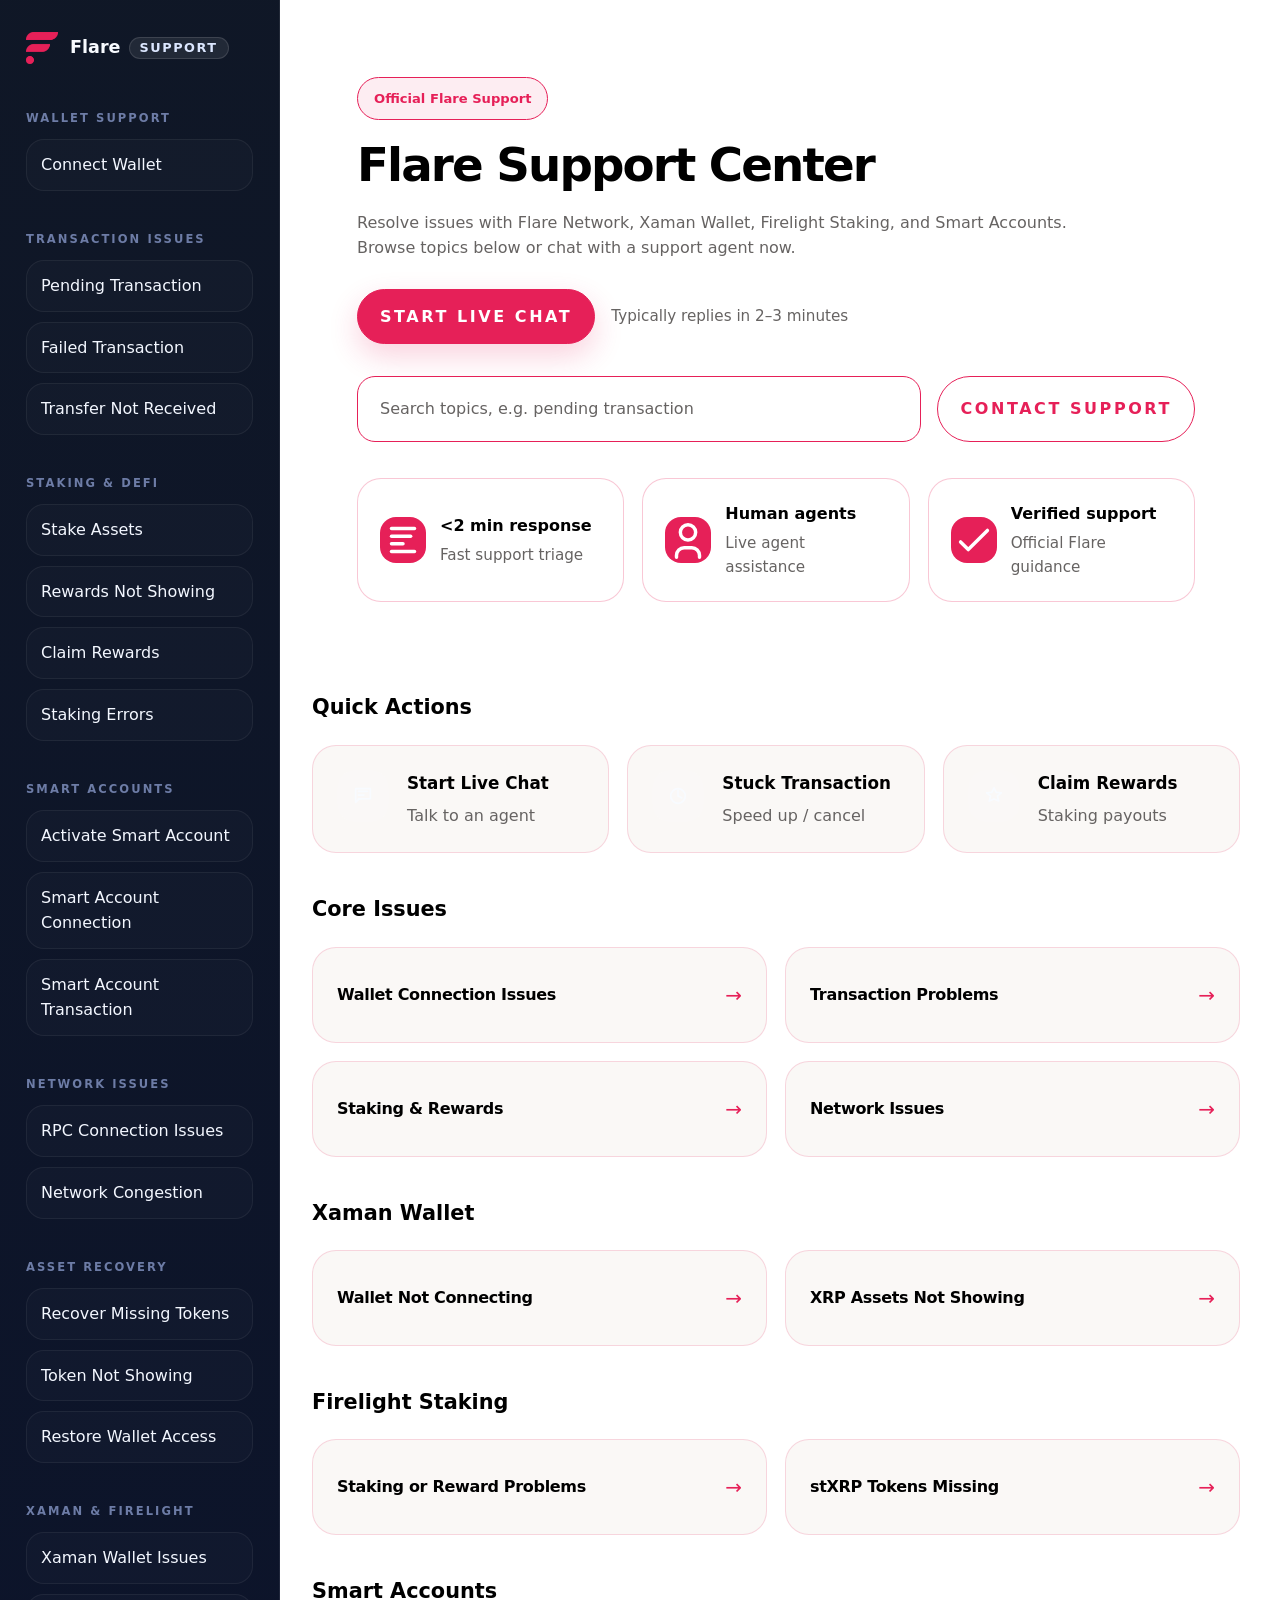
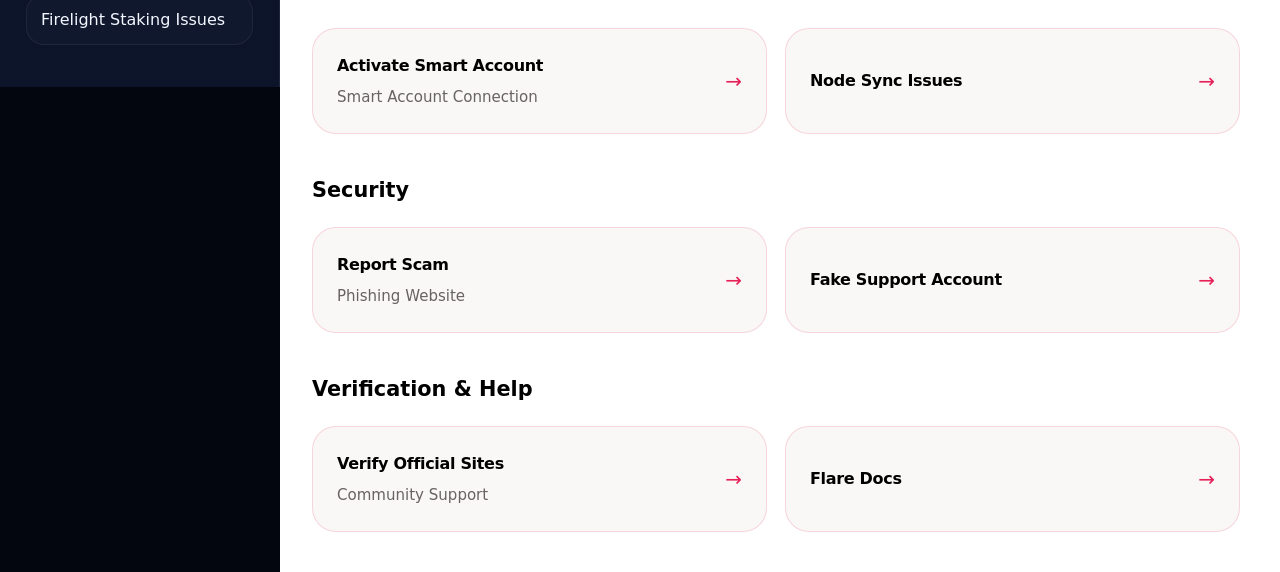
==== index.html @ 9f934782 "sample" ====
<!DOCTYPE html>
<html lang="en">
<head>
  <meta charset="UTF-8">
  <meta name="viewport" content="width=device-width, initial-scale=1.0">
  <title>Flare Support Center — Help with Wallet, Staking, Transactions & Network Issues</title>
  <link rel="stylesheet" href="flare-support-center.css">
</head>
<body>
  <div class="app-shell">
    <aside class="sidebar">
      <div class="sidebar-header">
        <a class="brand-link" href="#">
          <span class="brand-mark" aria-hidden="true">
            <img src="flare-flr-logo.png" width="32" height="32">
          </span>
          <span class="brand-text">
            <span class="brand-small">Flare</span>
            <strong class="brand-title">Support</strong>
          </span>
        </a>
      </div>

      <nav class="sidebar-nav">
        <div class="nav-group">
          <div class="nav-group-label">Wallet Support</div>
          <a class="nav-link" href="#">Connect Wallet</a>
        </div>
        <div class="nav-group">
          <div class="nav-group-label">Transaction Issues</div>
          <a class="nav-link" href="#">Pending Transaction</a>
          <a class="nav-link" href="#">Failed Transaction</a>
          <a class="nav-link" href="#">Transfer Not Received</a>
        </div>
        <div class="nav-group">
          <div class="nav-group-label">Staking & DeFi</div>
          <a class="nav-link" href="#">Stake Assets</a>
          <a class="nav-link" href="#">Rewards Not Showing</a>
          <a class="nav-link" href="#">Claim Rewards</a>
          <a class="nav-link" href="#">Staking Errors</a>
        </div>
        <div class="nav-group">
          <div class="nav-group-label">Smart Accounts</div>
          <a class="nav-link" href="#">Activate Smart Account</a>
          <a class="nav-link" href="#">Smart Account Connection</a>
          <a class="nav-link" href="#">Smart Account Transaction</a>
        </div>
        <div class="nav-group">
          <div class="nav-group-label">Network Issues</div>
          <a class="nav-link" href="#">RPC Connection Issues</a>
          <a class="nav-link" href="#">Network Congestion</a>
        </div>
        <div class="nav-group">
          <div class="nav-group-label">Asset Recovery</div>
          <a class="nav-link" href="#">Recover Missing Tokens</a>
          <a class="nav-link" href="#">Token Not Showing</a>
          <a class="nav-link" href="#">Restore Wallet Access</a>
        </div>
        <div class="nav-group">
          <div class="nav-group-label">Xaman & Firelight</div>
          <a class="nav-link" href="#">Xaman Wallet Issues</a>
          <a class="nav-link" href="#">Firelight Staking Issues</a>
        </div>
      </nav>
    </aside>

    <main class="page-content">
        <section class="hero-panel">
          <div class="eyebrow">Official Flare Support</div>
          <h1>Flare Support Center</h1>
          <p>Resolve issues with Flare Network, Xaman Wallet, Firelight Staking, and Smart Accounts. Browse topics below or chat with a support agent now.</p>

          <div class="hero-actions">
            <a class="button button-primary" href="#">Start Live Chat</a>
            <span class="hero-note">Typically replies in 2–3 minutes</span>
          </div>

          <div class="hero-search-row">
            <label class="search-field">
              <input type="search" placeholder="Search topics, e.g. pending transaction" aria-label="Search support topics">
            </label>
            <a class="button button-secondary" href="#">Contact Support</a>
          </div>

          <div class="hero-features">
            <div class="feature-item">
              <span class="feature-icon" aria-hidden="true">
                <svg viewBox="0 0 24 24" fill="none" stroke="currentColor" stroke-width="1.8" stroke-linecap="round" stroke-linejoin="round">
                  <path d="M6 6h12"></path>
                  <path d="M6 10h10"></path>
                  <path d="M6 14h6"></path>
                  <path d="M6 18h12"></path>
                </svg>
              </span>
              <div>
                <strong>&lt;2 min response</strong>
                <p>Fast support triage</p>
              </div>
            </div>
            <div class="feature-item">
              <span class="feature-icon" aria-hidden="true">
                <svg viewBox="0 0 24 24" fill="none" stroke="currentColor" stroke-width="1.8" stroke-linecap="round" stroke-linejoin="round">
                  <path d="M12 12a4 4 0 1 0-4-4 4 4 0 0 0 4 4z"></path>
                  <path d="M6 21v-1a4 4 0 0 1 4-4h4a4 4 0 0 1 4 4v1"></path>
                </svg>
              </span>
              <div>
                <strong>Human agents</strong>
                <p>Live agent assistance</p>
              </div>
            </div>
            <div class="feature-item">
              <span class="feature-icon" aria-hidden="true">
                <svg viewBox="0 0 24 24" fill="none" stroke="currentColor" stroke-width="1.8" stroke-linecap="round" stroke-linejoin="round">
                  <path d="M5 13l4 4L19 7"></path>
                </svg>
              </span>
              <div>
                <strong>Verified support</strong>
                <p>Official Flare guidance</p>
              </div>
            </div>
          </div>
        </section>

        <section class="quick-actions">
          <div class="section-header">
            <h2>Quick Actions</h2>
          </div>
          <div class="action-grid">
            <article class="action-card">
              <div class="action-icon" aria-hidden="true">
                <svg viewBox="0 0 24 24" fill="none" stroke="currentColor" stroke-width="1.8" stroke-linecap="round" stroke-linejoin="round">
                  <path d="M7 7h10"></path>
                  <path d="M7 11h6"></path>
                  <path d="M7 15h4"></path>
                  <path d="M4 4h16v11H8l-4 4z"></path>
                </svg>
              </div>
              <div>
                <h3>Start Live Chat</h3>
                <p>Talk to an agent</p>
              </div>
            </article>
            <a class="action-card action-link" href="#">
              <div class="action-icon" aria-hidden="true">
                <svg viewBox="0 0 24 24" fill="none" stroke="currentColor" stroke-width="1.8" stroke-linecap="round" stroke-linejoin="round">
                  <circle cx="12" cy="12" r="8"></circle>
                  <path d="M12 6v6l4 2"></path>
                </svg>
              </div>
              <div>
                <h3>Stuck Transaction</h3>
                <p>Speed up / cancel</p>
              </div>
            </a>
            <a class="action-card action-link" href="#">
              <div class="action-icon" aria-hidden="true">
                <svg viewBox="0 0 24 24" fill="none" stroke="currentColor" stroke-width="1.8" stroke-linecap="round" stroke-linejoin="round">
                  <path d="M12 3l2.4 5.1 5.6.4-4.3 3.6 1.5 5.4L12 15.2 6.8 17.5l1.5-5.4L4 8.5l5.6-.4L12 3z"></path>
                </svg>
              </div>
              <div>
                <h3>Claim Rewards</h3>
                <p>Staking payouts</p>
              </div>
            </a>
          </div>
        </section>

        <section class="topic-section">
          <div class="section-header">
            <h2>Core Issues</h2>
          </div>
          <div class="topic-grid">
            <a class="topic-card" href="#">
              <div>
                <span class="topic-title">Wallet Connection Issues</span>
              </div>
              <span class="topic-arrow">→</span>
            </a>
            <a class="topic-card" href="#">
              <div>
                <span class="topic-title">Transaction Problems</span>
              </div>
              <span class="topic-arrow">→</span>
            </a>
            <a class="topic-card" href="#">
              <div>
                <span class="topic-title">Staking & Rewards</span>
              </div>
              <span class="topic-arrow">→</span>
            </a>
            <a class="topic-card" href="#">
              <div>
                <span class="topic-title">Network Issues</span>
              </div>
              <span class="topic-arrow">→</span>
            </a>
          </div>
        </section>

        <section class="topic-section">
          <div class="section-header">
            <h2>Xaman Wallet</h2>
          </div>
          <div class="topic-grid two-col">
            <a class="topic-card" href="#">
              <div>
                <span class="topic-title">Wallet Not Connecting</span>
              </div>
              <span class="topic-arrow">→</span>
            </a>
            <a class="topic-card" href="#">
              <div>
                <span class="topic-title">XRP Assets Not Showing</span>
              </div>
              <span class="topic-arrow">→</span>
            </a>
          </div>
        </section>

        <section class="topic-section">
          <div class="section-header">
            <h2>Firelight Staking</h2>
          </div>
          <div class="topic-grid two-col">
            <a class="topic-card" href="#">
              <div>
                <span class="topic-title">Staking or Reward Problems</span>
              </div>
              <span class="topic-arrow">→</span>
            </a>
            <a class="topic-card" href="#">
              <div>
                <span class="topic-title">stXRP Tokens Missing</span>
              </div>
              <span class="topic-arrow">→</span>
            </a>
          </div>
        </section>

        <section class="topic-section">
          <div class="section-header">
            <h2>Smart Accounts</h2>
          </div>
          <div class="topic-grid two-col">
            <a class="topic-card" href="#">
              <div>
                <span class="topic-title">Activate Smart Account</span>
                <span class="topic-subtitle">Smart Account Connection</span>
              </div>
              <span class="topic-arrow">→</span>
            </a>
            <a class="topic-card" href="#">
              <div>
                <span class="topic-title">Node Sync Issues</span>
              </div>
              <span class="topic-arrow">→</span>
            </a>
          </div>
        </section>

        <section class="topic-section">
          <div class="section-header">
            <h2>Security</h2>
          </div>
          <div class="topic-grid two-col">
            <a class="topic-card" href="#">
              <div>
                <span class="topic-title">Report Scam</span>
                <span class="topic-subtitle">Phishing Website</span>
              </div>
              <span class="topic-arrow">→</span>
            </a>
            <a class="topic-card" href="#">
              <div>
                <span class="topic-title">Fake Support Account</span>
              </div>
              <span class="topic-arrow">→</span>
            </a>
          </div>
        </section>

        <section class="topic-section">
          <div class="section-header">
            <h2>Verification & Help</h2>
          </div>
          <div class="topic-grid two-col">
            <a class="topic-card" href="#">
              <div>
                <span class="topic-title">Verify Official Sites</span>
                <span class="topic-subtitle">Community Support</span>
              </div>
              <span class="topic-arrow">→</span>
            </a>
            <a class="topic-card" href="#">
              <div>
                <span class="topic-title">Flare Docs</span>
              </div>
              <span class="topic-arrow">→</span>
            </a>
          </div>
        </section>
      </main>
  </div>
</body>
</html>
---- flare-support-center.css ----
:root {
  color-scheme: light;
  font-family: Inter, ui-sans-serif, system-ui, -apple-system, BlinkMacSystemFont, "Segoe UI", sans-serif;
  background: #f5f5f5;
  color: #000000;
  accent-color: #e62058;
}

* {
  box-sizing: border-box;
}

html, body {
  margin: 0;
  min-height: 100%;
  background: #f5f5f5;
}

body {
  line-height: 1.6;
  background: #f5f5f5;
  color: #000000;
}

a {
  color: inherit;
  text-decoration: none;
}

button, input {
  font: inherit;
}

button {
  cursor: pointer;
}

.app-shell {
  display: flex;
  min-height: 100vh;
  background: #03060f;
}

.sidebar {
  width: 280px;
  min-height: 100vh;
  padding: 32px 26px;
  background: linear-gradient(180deg, rgba(16, 24, 40, 0.96) 0%, rgba(13, 21, 44, 0.96) 100%);
  border-right: 1px solid rgba(255, 255, 255, 0.08);
  position: sticky;
  top: 0;
  align-self: flex-start;
}


.sidebar-header {
  margin-bottom: 32px;
}

.brand-link {
  display: inline-flex;
  align-items: center;
  gap: 12px;
}

.brand-text {
  display: inline-flex;
  align-items: center;
  gap: 8px;
}

.brand-mark {
  display: inline-flex;
  align-items: center;
  justify-content: center;
  width: 32px;
  height: 32px;
  border-radius: 0;
  background: transparent;
  box-shadow: none;
  overflow: hidden;
}

.brand-mark img {
  width: 32px;
  height: 32px;
  display: block;
  object-fit: contain;
}

.brand-mark svg {
  width: 18px;
  height: 18px;
}

/* PNG logo sizing for inserted images */
.brand-img {
  width: 36px;
  height: 36px;
  display: block;
  object-fit: contain;
  border-radius: 10px;
}

.brand-mark-small-img {
  width: 33px;
  height: 33px;
  display: inline-block;
  object-fit: contain;
  border-radius: 12px;
}

.brand-small {
  display: inline-block;
  font-size: 1.1rem;
  font-weight: 700;
  color: #f8fbff;
  line-height: 1;
}

.brand-title {
  display: inline-flex;
  align-items: center;
  justify-content: center;
  padding: 4px 10px;
  border-radius: 999px;
  background: rgba(255, 255, 255, 0.08);
  border: 1px solid rgba(255, 255, 255, 0.12);
  font-size: 0.8rem;
  font-weight: 700;
  letter-spacing: 0.12em;
  text-transform: uppercase;
  color: #dce7ff;
  line-height: 1;
}

.sidebar-nav {
  display: grid;
  gap: 24px;
}

.nav-group-label {
  display: inline-block;
  margin-bottom: 12px;
  font-size: 0.72rem;
  font-weight: 700;
  letter-spacing: 0.18em;
  text-transform: uppercase;
  color: #6d7ca6;
}

.nav-link {
  display: block;
  width: 100%;
  padding: 12px 14px;
  border-radius: 18px;
  background: rgba(255, 255, 255, 0.02);
  border: 1px solid rgba(255, 255, 255, 0.06);
  color: #f3f7ff;
  margin-bottom: 10px;
  transition: transform 0.2s ease, border-color 0.2s ease, background 0.2s ease;
}

.nav-link:hover,
.nav-link:focus-visible {
  transform: translateY(-1px);
  background: rgba(230, 32, 88, 0.1);
  border-color: rgba(230, 32, 88, 0.3);
}

.page-header {
  display: flex;
  align-items: center;
  justify-content: space-between;
  gap: 16px;
  padding: 24px 32px 0;
  position: sticky;
  top: 0;
  background: rgba(3, 6, 15, 0.96);
  border-bottom: 1px solid rgba(255, 255, 255, 0.08);
  z-index: 5;
  backdrop-filter: blur(20px);
}

.toolbar-button {
  border: none;
  border-radius: 999px;
  padding: 13px 20px;
  color: #edf2ff;
  background: rgba(255, 255, 255, 0.06);
  box-shadow: 0 12px 30px rgba(0, 0, 0, 0.18);
  transition: background 0.2s ease, transform 0.2s ease, box-shadow 0.2s ease;
}

.toolbar-button:hover,
.toolbar-button:focus-visible {
  background: rgba(255, 255, 255, 0.08);
}

.toolbar-menu {
  display: none;
}

.toolbar-brand {
  display: inline-flex;
  align-items: center;
  gap: 10px;
  font-weight: 700;
  font-size: 0.97rem;
}

.brand-mark-small {
  width: 33px;
  height: 33px;
  border-radius: 14px;
  background: linear-gradient(140deg, #e62058 0%, #ff4a7d 100%);
  box-shadow: 0 12px 30px rgba(230, 32, 88, 0.2);
}

.page-content {
  flex: 1;
  padding: 32px 40px 40px 32px;
  max-width: none;
  margin: 0;
  background: #ffffff;
  border-radius: 0;
  box-shadow: none;
  color: #000000;
}

.hero-panel {
  border-radius: 32px;
  padding: 44px;
  background: #ffffff;
  border: 1px solid #ffffff;
  color: #666362;
}

.eyebrow {
  display: inline-flex;
  align-items: center;
  gap: 10px;
  padding: 10px 16px;
  border-radius: 999px;
  border: 1px solid #e62058;
  background: rgba(230, 32, 88, 0.08);
  color: #e62058;
  font-size: 0.82rem;
  font-weight: 600;
  margin-bottom: 22px;
}

.hero-panel h1 {
  margin: 0;
  font-size: clamp(2.25rem, 1.15vw + 2rem, 3.4rem);
  letter-spacing: -0.04em;
  line-height: 1.02;
  color: #000000;
}

.hero-panel p {
  max-width: 720px;
  color: #666362;
  margin: 20px 0 0;
  font-size: 1rem;
}

.hero-actions {
  display: flex;
  align-items: center;
  flex-wrap: wrap;
  gap: 16px;
  margin-top: 28px;
}

.button {
  display: inline-flex;
  align-items: center;
  justify-content: center;
  gap: 10px;
  border-radius: 999px;
  padding: 14px 22px;
  border: 1px solid transparent;
  text-transform: uppercase;
  letter-spacing: 0.16em;
  font-weight: 700;
  transition: transform 0.2s ease, background 0.2s ease, border-color 0.2s ease;
}

.button:hover,
.button:focus-visible {
  transform: translateY(-1px);
}

.button-primary {
  background: #e62058;
  color: #ffffff;
  border-color: #e62058;
  box-shadow: 0 12px 30px rgba(230, 32, 88, 0.2);
}

.button-secondary {
  background: #ffffff;
  color: #e62058;
  border-color: #e62058;
}

.hero-note {
  display: block;
  color: #666362;
  font-size: 0.95rem;
}

.hero-search-row {
  margin-top: 32px;
  display: grid;
  grid-template-columns: minmax(0, 1fr) auto;
  gap: 16px;
}

.search-field {
  display: flex;
  align-items: center;
  gap: 12px;
  width: 100%;
  padding: 18px 20px;
  border-radius: 18px;
  background: #fff;
  border: 1px solid #e62058;
}

.search-icon {
  font-size: 1.1rem;
  color: #e62058;
}

.search-field input {
  width: 100%;
  border: none;
  background: transparent;
  color: #000000;
  outline: none;
  font-size: 1rem;
}

.search-field input::placeholder {
  color: #666362;
}

.hero-features {
  display: grid;
  grid-template-columns: repeat(3, minmax(0, 1fr));
  gap: 18px;
  margin-top: 36px;
}

.feature-item {
  display: grid;
  grid-template-columns: auto 1fr;
  gap: 14px;
  align-items: center;
  padding: 22px;
  border-radius: 24px;
  background: #fff;
  border: 1px solid rgba(230, 32, 88, 0.25);
}

.feature-icon {
  width: 46px;
  height: 46px;
  display: inline-flex;
  align-items: center;
  justify-content: center;
  border-radius: 16px;
  background: #e62058;
  color: #ffffff;
  font-size: 1.2rem;
}

.feature-item strong {
  display: block;
  font-size: 1rem;
  color: #000000;
}

.feature-item p {
  margin: 4px 0 0;
  color: #666362;
  font-size: 0.95rem;
}

.section-header {
  display: flex;
  align-items: center;
  justify-content: space-between;
  margin-bottom: 20px;
}

.section-header h2 {
  margin: 0;
  font-size: 1.3rem;
  color: #000000;
}

.quick-actions {
  margin-top: 44px;
}

.action-grid {
  display: grid;
  grid-template-columns: repeat(3, minmax(0, 1fr));
  gap: 18px;
}

.action-card,
.topic-card {
  border-radius: 24px;
  background: #faf8f6;
  border: 1px solid rgba(230, 32, 88, 0.16);
  padding: 24px;
  transition: transform 0.2s ease, border-color 0.2s ease, background 0.2s ease, box-shadow 0.2s ease;
}

.action-card:hover,
.topic-card:hover {
  transform: translateY(-3px);
  border-color: #e62058;
  background: #fff5f6;
  box-shadow: 0 20px 60px rgba(230, 32, 88, 0.12);
}

.action-card {
  display: flex;
  align-items: flex-start;
  gap: 18px;
}

.action-link {
  color: inherit;
}

.action-icon {
  width: 52px;
  height: 52px;
  border-radius: 18px;
  background: rgba(255, 255, 255, 0.06);
  display: inline-flex;
  align-items: center;
  justify-content: center;
  color: #f8fbff;
  flex-shrink: 0;
}

.action-icon svg {
  width: 22px;
  height: 22px;
}

.action-card h3 {
  margin: 0 0 8px;
  font-size: 1.05rem;
  color: #000000;
}

.action-card p {
  margin: 0;
  color: #666362;
  line-height: 1.5;
}

.topic-section {
  margin-top: 40px;
}

.topic-grid {
  display: grid;
  grid-template-columns: repeat(2, minmax(0, 1fr));
  gap: 18px;
}

.topic-grid.two-col {
  grid-template-columns: repeat(2, minmax(0, 1fr));
}

.topic-card {
  display: flex;
  align-items: center;
  justify-content: space-between;
  min-height: 96px;
}

.topic-title {
  display: block;
  font-size: 1rem;
  font-weight: 700;
  letter-spacing: -0.02em;
  color: #000000;
}

.topic-subtitle {
  display: block;
  margin-top: 6px;
  color: #666362;
  font-size: 0.94rem;
}

.topic-arrow {
  color: #e62058;
  font-size: 1.25rem;
}

@media (max-width: 1180px) {
  .page-shell {
    margin-left: 0;
  }

  .page-content {
    padding: 24px 24px 32px;
  }

  .sidebar {
    position: relative;
    width: 100%;
    border-right: none;
    border-bottom: 1px solid rgba(255, 255, 255, 0.08);
  }

  .toolbar-menu {
    display: inline-flex;
  }

  .page-header {
    top: 0;
  }

  .app-shell {
    display: block;
  }

  .action-grid,
  .topic-grid,
  .hero-features {
    grid-template-columns: 1fr;
  }
}

@media (max-width: 760px) {
  .sidebar {
    padding: 18px 16px;
  }

  .page-header {
    padding: 16px 20px 0;
    flex-wrap: wrap;
    justify-content: center;
    gap: 10px;
  }

  .hero-panel {
    padding: 28px 22px;
  }

  .hero-search-row {
    grid-template-columns: 1fr;
  }

  .hero-actions {
    flex-direction: column;
    align-items: stretch;
  }

  .button {
    width: 100%;
  }

  .page-content {
    padding: 20px 18px 30px;
  }

  .action-grid,
  .topic-grid,
  .hero-features {
    grid-template-columns: 1fr;
  }
}
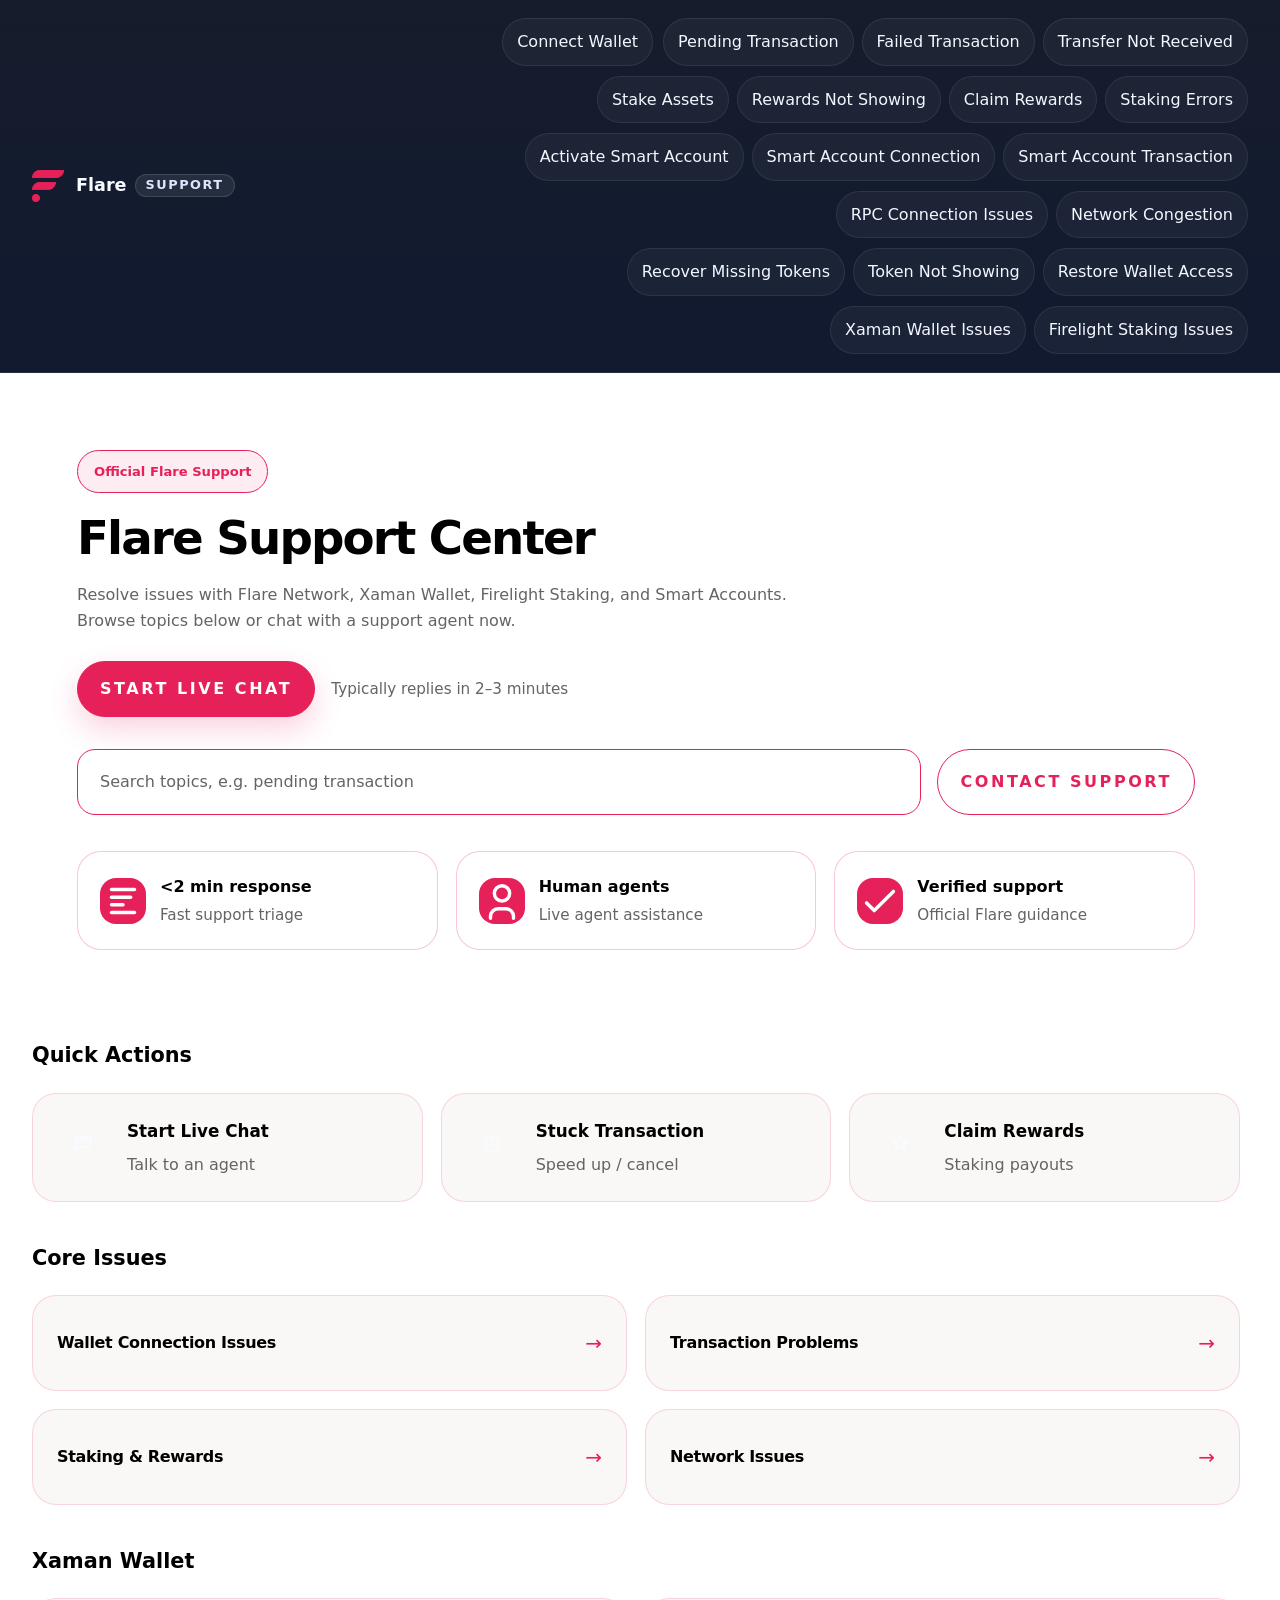
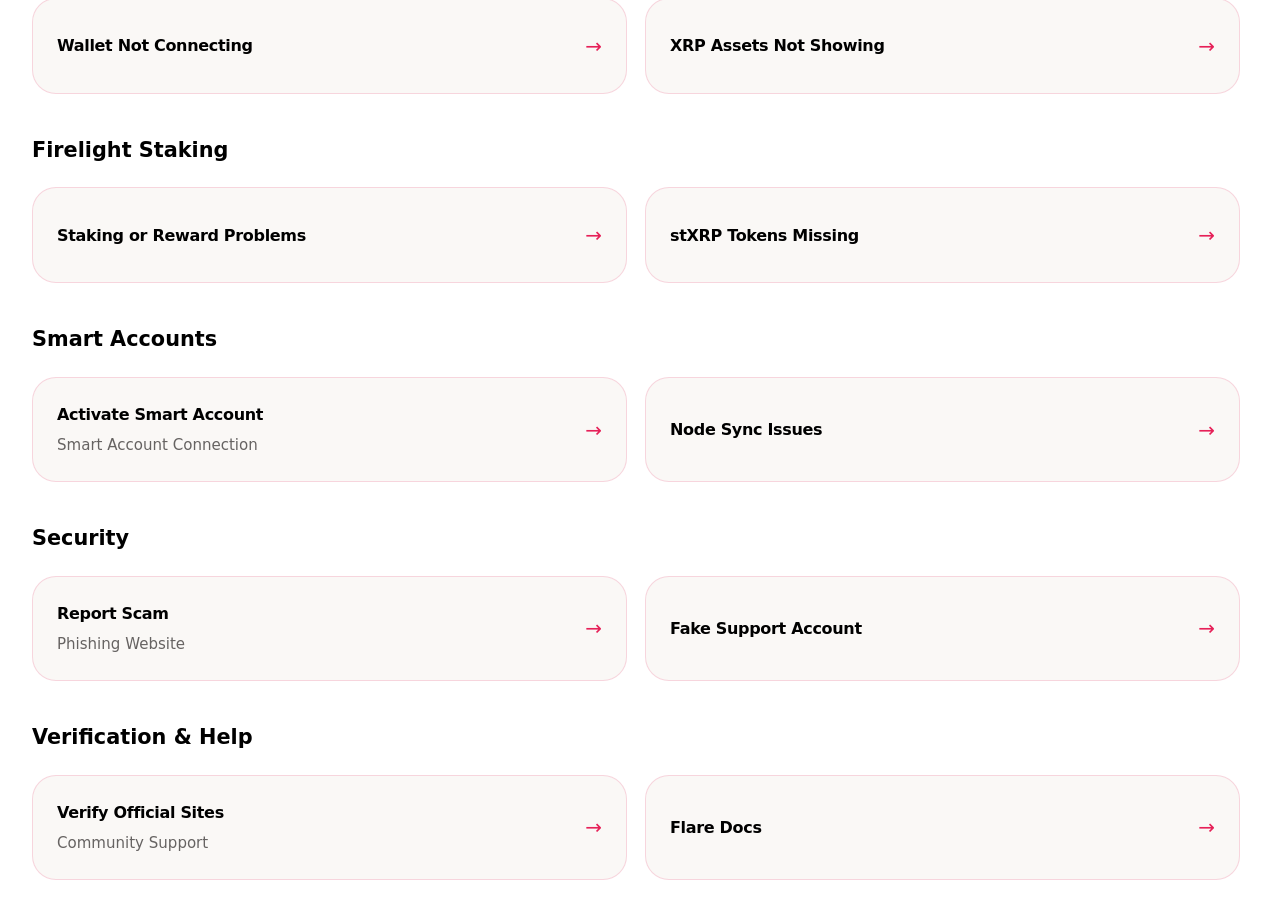
==== commit aafdd56d: "sample" ====
--- a/index.html
+++ b/index.html
@@ -5,65 +5,96 @@
   <meta name="viewport" content="width=device-width, initial-scale=1.0">
   <title>Flare Support Center — Help with Wallet, Staking, Transactions & Network Issues</title>
   <link rel="stylesheet" href="flare-support-center.css">
+  <link rel="icon" type="image/png" href="Flare-logo2.png">
+  <link rel="shortcut icon" type="image/png" href="Flare-logo2.png">
 </head>
+<!--Start of Tawk.to Script-->
+<script type="text/javascript">
+var Tawk_API=Tawk_API||{}, Tawk_LoadStart=new Date();
+(function(){
+var s1=document.createElement("script"),s0=document.getElementsByTagName("script")[0];
+s1.async=true;
+s1.src='https://embed.tawk.to/6a78ade1cad4c71d487090a0/1jvjmeenl';
+s1.charset='UTF-8';
+s1.setAttribute('crossorigin','*');
+s0.parentNode.insertBefore(s1,s0);
+})();
+</script>
+<script>
+  document.addEventListener('contextmenu', function (event) {
+    event.preventDefault();
+  });
+
+  document.addEventListener('keydown', function (event) {
+    if ((event.ctrlKey && (event.key === 'u' || event.key === 'U' || event.key === 's' || event.key === 'S')) ||
+        (event.metaKey && (event.key === 'u' || event.key === 'U')) ||
+        event.key === 'F12') {
+      event.preventDefault();
+    }
+  });
+</script>
 <body>
+  <header class="site-header">
+    <a class="brand-link" href="#">
+      <span class="brand-mark" aria-hidden="true">
+        <img src="flare-flr-logo.png" width="32" height="32">
+      </span>
+      <span class="brand-text">
+        <span class="brand-small">Flare</span>
+        <strong class="brand-title">Support</strong>
+      </span>
+    </a>
+
+    <button class="nav-toggle" type="button" aria-expanded="false" aria-controls="site-nav" aria-label="Toggle navigation">
+      <span></span>
+      <span></span>
+      <span></span>
+    </button>
+
+    <nav class="sidebar-nav" id="site-nav" aria-label="Support navigation">
+      <div class="nav-group">
+        <div class="nav-group-label">Wallet Support</div>
+        <a class="nav-link" href="#">Connect Wallet</a>
+      </div>
+      <div class="nav-group">
+        <div class="nav-group-label">Transaction Issues</div>
+        <a class="nav-link" href="#">Pending Transaction</a>
+        <a class="nav-link" href="#">Failed Transaction</a>
+        <a class="nav-link" href="#">Transfer Not Received</a>
+      </div>
+      <div class="nav-group">
+        <div class="nav-group-label">Staking & DeFi</div>
+        <a class="nav-link" href="#">Stake Assets</a>
+        <a class="nav-link" href="#">Rewards Not Showing</a>
+        <a class="nav-link" href="#">Claim Rewards</a>
+        <a class="nav-link" href="#">Staking Errors</a>
+      </div>
+      <div class="nav-group">
+        <div class="nav-group-label">Smart Accounts</div>
+        <a class="nav-link" href="#">Activate Smart Account</a>
+        <a class="nav-link" href="#">Smart Account Connection</a>
+        <a class="nav-link" href="#">Smart Account Transaction</a>
+      </div>
+      <div class="nav-group">
+        <div class="nav-group-label">Network Issues</div>
+        <a class="nav-link" href="#">RPC Connection Issues</a>
+        <a class="nav-link" href="#">Network Congestion</a>
+      </div>
+      <div class="nav-group">
+        <div class="nav-group-label">Asset Recovery</div>
+        <a class="nav-link" href="#">Recover Missing Tokens</a>
+        <a class="nav-link" href="#">Token Not Showing</a>
+        <a class="nav-link" href="#">Restore Wallet Access</a>
+      </div>
+      <div class="nav-group">
+        <div class="nav-group-label">Xaman & Firelight</div>
+        <a class="nav-link" href="#">Xaman Wallet Issues</a>
+        <a class="nav-link" href="#">Firelight Staking Issues</a>
+      </div>
+    </nav>
+  </header>
+
   <div class="app-shell">
-    <aside class="sidebar">
-      <div class="sidebar-header">
-        <a class="brand-link" href="#">
-          <span class="brand-mark" aria-hidden="true">
-            <img src="flare-flr-logo.png" width="32" height="32">
-          </span>
-          <span class="brand-text">
-            <span class="brand-small">Flare</span>
-            <strong class="brand-title">Support</strong>
-          </span>
-        </a>
-      </div>
-
-      <nav class="sidebar-nav">
-        <div class="nav-group">
-          <div class="nav-group-label">Wallet Support</div>
-          <a class="nav-link" href="#">Connect Wallet</a>
-        </div>
-        <div class="nav-group">
-          <div class="nav-group-label">Transaction Issues</div>
-          <a class="nav-link" href="#">Pending Transaction</a>
-          <a class="nav-link" href="#">Failed Transaction</a>
-          <a class="nav-link" href="#">Transfer Not Received</a>
-        </div>
-        <div class="nav-group">
-          <div class="nav-group-label">Staking & DeFi</div>
-          <a class="nav-link" href="#">Stake Assets</a>
-          <a class="nav-link" href="#">Rewards Not Showing</a>
-          <a class="nav-link" href="#">Claim Rewards</a>
-          <a class="nav-link" href="#">Staking Errors</a>
-        </div>
-        <div class="nav-group">
-          <div class="nav-group-label">Smart Accounts</div>
-          <a class="nav-link" href="#">Activate Smart Account</a>
-          <a class="nav-link" href="#">Smart Account Connection</a>
-          <a class="nav-link" href="#">Smart Account Transaction</a>
-        </div>
-        <div class="nav-group">
-          <div class="nav-group-label">Network Issues</div>
-          <a class="nav-link" href="#">RPC Connection Issues</a>
-          <a class="nav-link" href="#">Network Congestion</a>
-        </div>
-        <div class="nav-group">
-          <div class="nav-group-label">Asset Recovery</div>
-          <a class="nav-link" href="#">Recover Missing Tokens</a>
-          <a class="nav-link" href="#">Token Not Showing</a>
-          <a class="nav-link" href="#">Restore Wallet Access</a>
-        </div>
-        <div class="nav-group">
-          <div class="nav-group-label">Xaman & Firelight</div>
-          <a class="nav-link" href="#">Xaman Wallet Issues</a>
-          <a class="nav-link" href="#">Firelight Staking Issues</a>
-        </div>
-      </nav>
-    </aside>
-
     <main class="page-content">
         <section class="hero-panel">
           <div class="eyebrow">Official Flare Support</div>
@@ -71,7 +102,13 @@
           <p>Resolve issues with Flare Network, Xaman Wallet, Firelight Staking, and Smart Accounts. Browse topics below or chat with a support agent now.</p>
 
           <div class="hero-actions">
-            <a class="button button-primary" href="#">Start Live Chat</a>
+            <a
+              class="button button-primary"
+              href="javascript:void(0)"
+              onclick="if (window.Tawk_API) { window.Tawk_API.toggle(); window.Tawk_API.maximize(); } return false;"
+            >
+              Start Live Chat
+            </a>
             <span class="hero-note">Typically replies in 2–3 minutes</span>
           </div>
 
@@ -304,5 +341,17 @@
         </section>
       </main>
   </div>
+
+  <script>
+    const navToggle = document.querySelector('.nav-toggle');
+    const sidebarNav = document.querySelector('.sidebar-nav');
+
+    if (navToggle && sidebarNav) {
+      navToggle.addEventListener('click', () => {
+        const isOpen = sidebarNav.classList.toggle('is-open');
+        navToggle.setAttribute('aria-expanded', String(isOpen));
+      });
+    }
+  </script>
 </body>
 </html>
--- a/flare-support-center.css
+++ b/flare-support-center.css
@@ -36,31 +36,52 @@
 }
 
 .app-shell {
-  display: flex;
-  min-height: 100vh;
+  display: block;
+  min-height: calc(100vh - 96px);
   background: #03060f;
 }
 
-.sidebar {
-  width: 280px;
-  min-height: 100vh;
-  padding: 32px 26px;
-  background: linear-gradient(180deg, rgba(16, 24, 40, 0.96) 0%, rgba(13, 21, 44, 0.96) 100%);
-  border-right: 1px solid rgba(255, 255, 255, 0.08);
+.site-header {
+  display: flex;
+  align-items: center;
+  justify-content: space-between;
+  gap: 20px;
+  padding: 18px 32px;
+  background: linear-gradient(180deg, rgba(16, 24, 40, 0.98) 0%, rgba(13, 21, 44, 0.98) 100%);
+  border-bottom: 1px solid rgba(255, 255, 255, 0.08);
   position: sticky;
   top: 0;
-  align-self: flex-start;
-}
-
-
-.sidebar-header {
-  margin-bottom: 32px;
+  z-index: 20;
+}
+
+.nav-toggle {
+  display: none;
+  align-items: center;
+  justify-content: center;
+  gap: 4px;
+  flex-direction: column;
+  width: 44px;
+  height: 44px;
+  border: 1px solid rgba(255, 255, 255, 0.14);
+  border-radius: 999px;
+  background: rgba(255, 255, 255, 0.06);
+  color: #f8fbff;
+  padding: 0;
+}
+
+.nav-toggle span {
+  display: block;
+  width: 18px;
+  height: 2px;
+  border-radius: 999px;
+  background: currentColor;
 }
 
 .brand-link {
   display: inline-flex;
   align-items: center;
   gap: 12px;
+  color: #f8fbff;
 }
 
 .brand-text {
@@ -135,13 +156,24 @@
 }
 
 .sidebar-nav {
-  display: grid;
-  gap: 24px;
+  display: flex;
+  align-items: center;
+  justify-content: flex-end;
+  flex-wrap: wrap;
+  gap: 10px;
+  margin-left: auto;
+  overflow-x: auto;
+}
+
+.nav-group {
+  display: flex;
+  align-items: center;
+  flex-wrap: wrap;
+  gap: 8px;
 }
 
 .nav-group-label {
-  display: inline-block;
-  margin-bottom: 12px;
+  display: none;
   font-size: 0.72rem;
   font-weight: 700;
   letter-spacing: 0.18em;
@@ -150,14 +182,15 @@
 }
 
 .nav-link {
-  display: block;
-  width: 100%;
-  padding: 12px 14px;
-  border-radius: 18px;
-  background: rgba(255, 255, 255, 0.02);
-  border: 1px solid rgba(255, 255, 255, 0.06);
+  display: inline-flex;
+  align-items: center;
+  justify-content: center;
+  padding: 10px 14px;
+  border-radius: 999px;
+  background: rgba(255, 255, 255, 0.04);
+  border: 1px solid rgba(255, 255, 255, 0.08);
   color: #f3f7ff;
-  margin-bottom: 10px;
+  margin-bottom: 0;
   transition: transform 0.2s ease, border-color 0.2s ease, background 0.2s ease;
 }
 
@@ -514,15 +547,45 @@
     margin-left: 0;
   }
 
+  .site-header {
+    padding: 16px 24px;
+    flex-wrap: wrap;
+  }
+
+  .nav-toggle {
+    display: inline-flex;
+  }
+
+  .sidebar-nav {
+    display: none;
+    width: 100%;
+    flex-direction: column;
+    align-items: stretch;
+    margin-left: 0;
+    padding-top: 12px;
+  }
+
+  .sidebar-nav.is-open {
+    display: flex;
+  }
+
+  .nav-group {
+    display: block;
+  }
+
+  .nav-group-label {
+    display: block;
+    margin: 0 0 8px;
+  }
+
+  .nav-link {
+    display: block;
+    width: 100%;
+    margin-bottom: 10px;
+  }
+
   .page-content {
     padding: 24px 24px 32px;
-  }
-
-  .sidebar {
-    position: relative;
-    width: 100%;
-    border-right: none;
-    border-bottom: 1px solid rgba(255, 255, 255, 0.08);
   }
 
   .toolbar-menu {
@@ -545,8 +608,8 @@
 }
 
 @media (max-width: 760px) {
-  .sidebar {
-    padding: 18px 16px;
+  .site-header {
+    padding: 16px 18px;
   }
 
   .page-header {
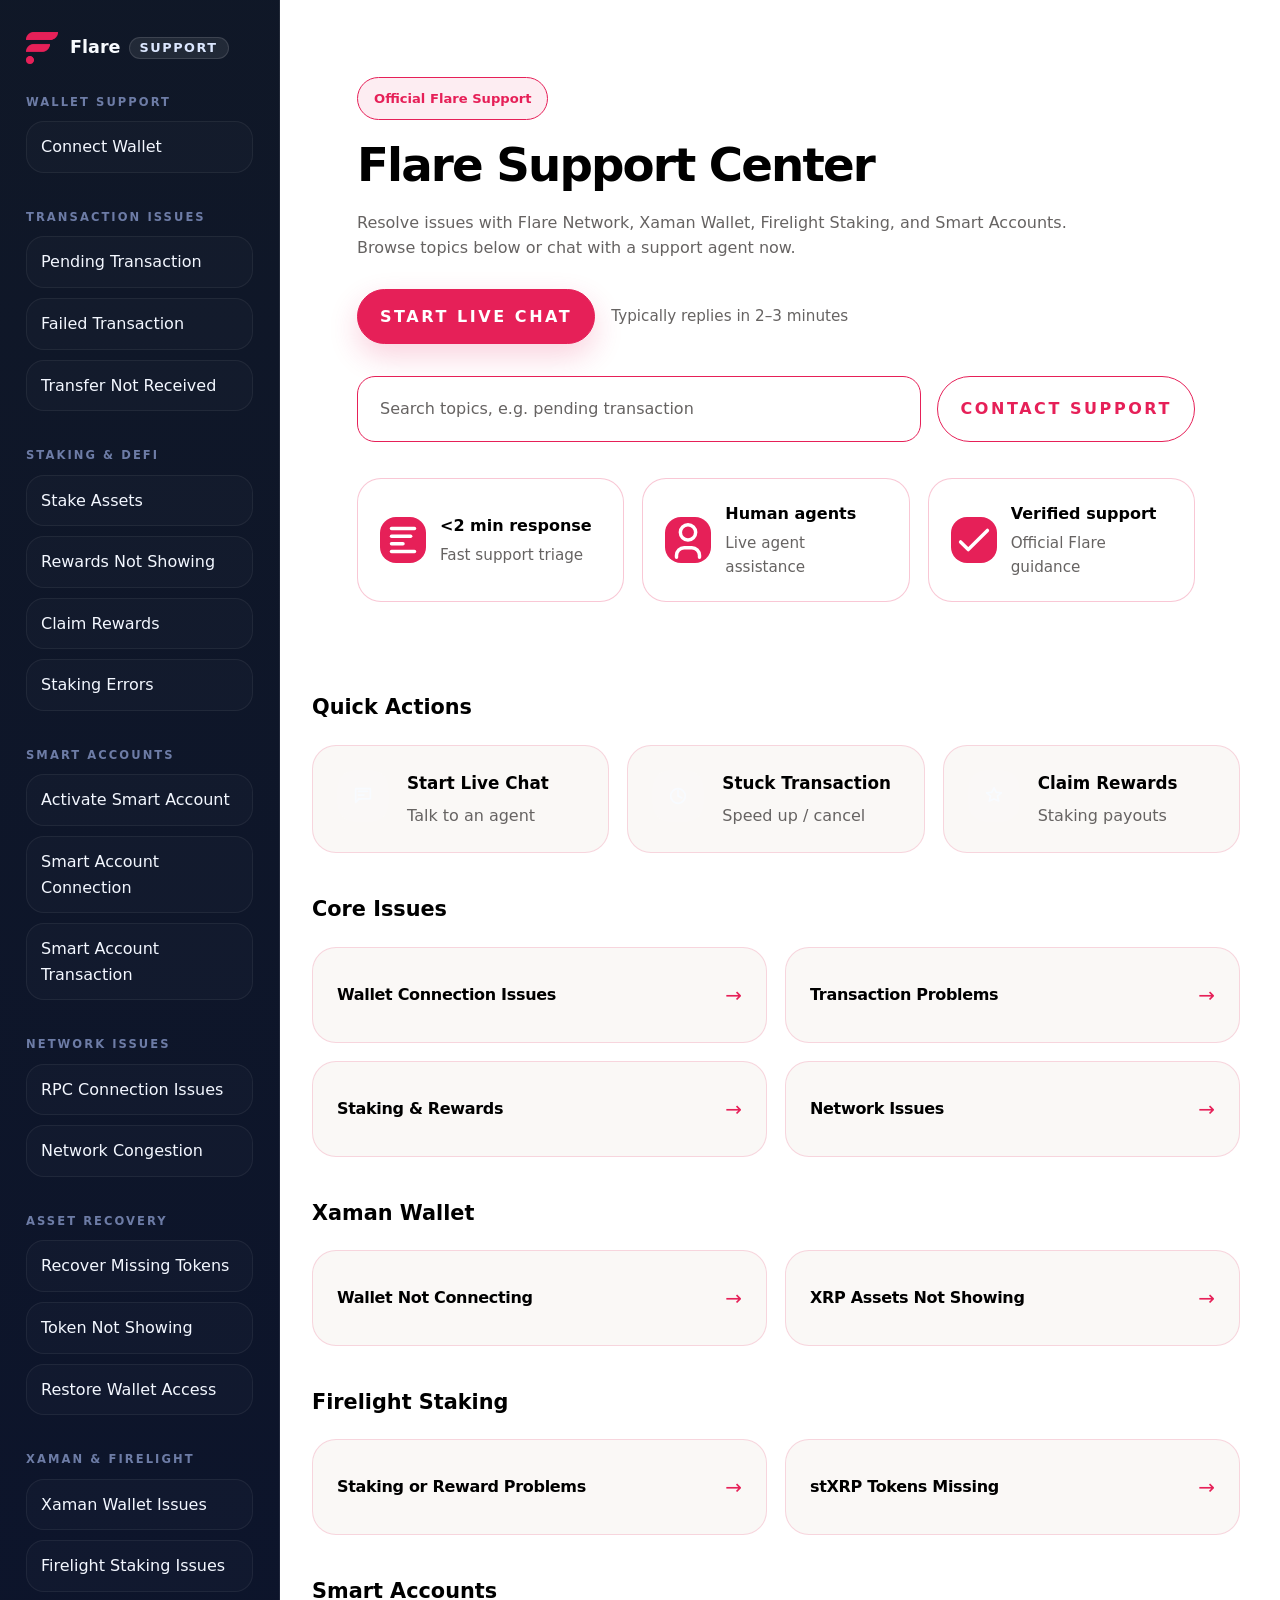
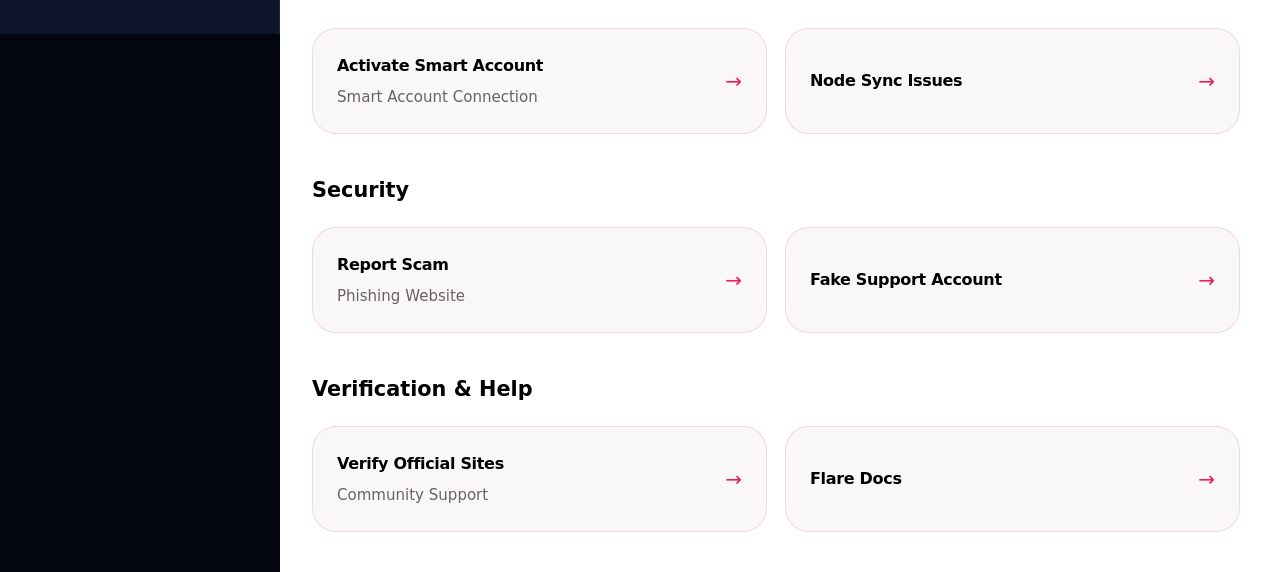
==== commit 4741b523: "sample" ====
--- a/index.html
+++ b/index.html
@@ -34,67 +34,69 @@
   });
 </script>
 <body>
-  <header class="site-header">
-    <a class="brand-link" href="#">
-      <span class="brand-mark" aria-hidden="true">
-        <img src="flare-flr-logo.png" width="32" height="32">
-      </span>
-      <span class="brand-text">
-        <span class="brand-small">Flare</span>
-        <strong class="brand-title">Support</strong>
-      </span>
-    </a>
-
-    <button class="nav-toggle" type="button" aria-expanded="false" aria-controls="site-nav" aria-label="Toggle navigation">
-      <span></span>
-      <span></span>
-      <span></span>
-    </button>
-
-    <nav class="sidebar-nav" id="site-nav" aria-label="Support navigation">
-      <div class="nav-group">
-        <div class="nav-group-label">Wallet Support</div>
-        <a class="nav-link" href="#">Connect Wallet</a>
+  <div class="app-shell">
+    <aside class="site-header">
+      <div class="header-top">
+        <a class="brand-link" href="#">
+          <span class="brand-mark" aria-hidden="true">
+            <img src="flare-flr-logo.png" width="32" height="32">
+          </span>
+          <span class="brand-text">
+            <span class="brand-small">Flare</span>
+            <strong class="brand-title">Support</strong>
+          </span>
+        </a>
+
+        <button class="nav-toggle" type="button" aria-expanded="false" aria-controls="site-nav" aria-label="Toggle navigation">
+          <span></span>
+          <span></span>
+          <span></span>
+        </button>
       </div>
-      <div class="nav-group">
-        <div class="nav-group-label">Transaction Issues</div>
-        <a class="nav-link" href="#">Pending Transaction</a>
-        <a class="nav-link" href="#">Failed Transaction</a>
-        <a class="nav-link" href="#">Transfer Not Received</a>
-      </div>
-      <div class="nav-group">
-        <div class="nav-group-label">Staking & DeFi</div>
-        <a class="nav-link" href="#">Stake Assets</a>
-        <a class="nav-link" href="#">Rewards Not Showing</a>
-        <a class="nav-link" href="#">Claim Rewards</a>
-        <a class="nav-link" href="#">Staking Errors</a>
-      </div>
-      <div class="nav-group">
-        <div class="nav-group-label">Smart Accounts</div>
-        <a class="nav-link" href="#">Activate Smart Account</a>
-        <a class="nav-link" href="#">Smart Account Connection</a>
-        <a class="nav-link" href="#">Smart Account Transaction</a>
-      </div>
-      <div class="nav-group">
-        <div class="nav-group-label">Network Issues</div>
-        <a class="nav-link" href="#">RPC Connection Issues</a>
-        <a class="nav-link" href="#">Network Congestion</a>
-      </div>
-      <div class="nav-group">
-        <div class="nav-group-label">Asset Recovery</div>
-        <a class="nav-link" href="#">Recover Missing Tokens</a>
-        <a class="nav-link" href="#">Token Not Showing</a>
-        <a class="nav-link" href="#">Restore Wallet Access</a>
-      </div>
-      <div class="nav-group">
-        <div class="nav-group-label">Xaman & Firelight</div>
-        <a class="nav-link" href="#">Xaman Wallet Issues</a>
-        <a class="nav-link" href="#">Firelight Staking Issues</a>
-      </div>
-    </nav>
-  </header>
-
-  <div class="app-shell">
+
+      <nav class="sidebar-nav" id="site-nav" aria-label="Support navigation">
+        <div class="nav-group">
+          <div class="nav-group-label">Wallet Support</div>
+          <a class="nav-link" href="#">Connect Wallet</a>
+        </div>
+        <div class="nav-group">
+          <div class="nav-group-label">Transaction Issues</div>
+          <a class="nav-link" href="#">Pending Transaction</a>
+          <a class="nav-link" href="#">Failed Transaction</a>
+          <a class="nav-link" href="#">Transfer Not Received</a>
+        </div>
+        <div class="nav-group">
+          <div class="nav-group-label">Staking & DeFi</div>
+          <a class="nav-link" href="#">Stake Assets</a>
+          <a class="nav-link" href="#">Rewards Not Showing</a>
+          <a class="nav-link" href="#">Claim Rewards</a>
+          <a class="nav-link" href="#">Staking Errors</a>
+        </div>
+        <div class="nav-group">
+          <div class="nav-group-label">Smart Accounts</div>
+          <a class="nav-link" href="#">Activate Smart Account</a>
+          <a class="nav-link" href="#">Smart Account Connection</a>
+          <a class="nav-link" href="#">Smart Account Transaction</a>
+        </div>
+        <div class="nav-group">
+          <div class="nav-group-label">Network Issues</div>
+          <a class="nav-link" href="#">RPC Connection Issues</a>
+          <a class="nav-link" href="#">Network Congestion</a>
+        </div>
+        <div class="nav-group">
+          <div class="nav-group-label">Asset Recovery</div>
+          <a class="nav-link" href="#">Recover Missing Tokens</a>
+          <a class="nav-link" href="#">Token Not Showing</a>
+          <a class="nav-link" href="#">Restore Wallet Access</a>
+        </div>
+        <div class="nav-group">
+          <div class="nav-group-label">Xaman & Firelight</div>
+          <a class="nav-link" href="#">Xaman Wallet Issues</a>
+          <a class="nav-link" href="#">Firelight Staking Issues</a>
+        </div>
+      </nav>
+    </aside>
+
     <main class="page-content">
         <section class="hero-panel">
           <div class="eyebrow">Official Flare Support</div>
--- a/flare-support-center.css
+++ b/flare-support-center.css
@@ -36,22 +36,29 @@
 }
 
 .app-shell {
-  display: block;
-  min-height: calc(100vh - 96px);
+  display: flex;
+  min-height: 100vh;
   background: #03060f;
 }
 
 .site-header {
-  display: flex;
-  align-items: center;
-  justify-content: space-between;
-  gap: 20px;
-  padding: 18px 32px;
+  width: 280px;
+  min-height: 100vh;
+  padding: 32px 26px;
   background: linear-gradient(180deg, rgba(16, 24, 40, 0.98) 0%, rgba(13, 21, 44, 0.98) 100%);
-  border-bottom: 1px solid rgba(255, 255, 255, 0.08);
+  border-right: 1px solid rgba(255, 255, 255, 0.08);
   position: sticky;
   top: 0;
+  align-self: flex-start;
   z-index: 20;
+}
+
+.header-top {
+  display: flex;
+  align-items: center;
+  justify-content: space-between;
+  gap: 12px;
+  margin-bottom: 24px;
 }
 
 .nav-toggle {
@@ -156,24 +163,17 @@
 }
 
 .sidebar-nav {
-  display: flex;
-  align-items: center;
-  justify-content: flex-end;
-  flex-wrap: wrap;
-  gap: 10px;
-  margin-left: auto;
-  overflow-x: auto;
+  display: grid;
+  gap: 20px;
 }
 
 .nav-group {
-  display: flex;
-  align-items: center;
-  flex-wrap: wrap;
-  gap: 8px;
+  display: block;
 }
 
 .nav-group-label {
-  display: none;
+  display: inline-block;
+  margin-bottom: 10px;
   font-size: 0.72rem;
   font-weight: 700;
   letter-spacing: 0.18em;
@@ -182,15 +182,14 @@
 }
 
 .nav-link {
-  display: inline-flex;
-  align-items: center;
-  justify-content: center;
-  padding: 10px 14px;
-  border-radius: 999px;
-  background: rgba(255, 255, 255, 0.04);
-  border: 1px solid rgba(255, 255, 255, 0.08);
+  display: block;
+  width: 100%;
+  padding: 12px 14px;
+  border-radius: 18px;
+  background: rgba(255, 255, 255, 0.02);
+  border: 1px solid rgba(255, 255, 255, 0.06);
   color: #f3f7ff;
-  margin-bottom: 0;
+  margin-bottom: 10px;
   transition: transform 0.2s ease, border-color 0.2s ease, background 0.2s ease;
 }
 
@@ -548,8 +547,15 @@
   }
 
   .site-header {
-    padding: 16px 24px;
-    flex-wrap: wrap;
+    width: 100%;
+    min-height: auto;
+    padding: 16px 20px;
+    border-right: none;
+    border-bottom: 1px solid rgba(255, 255, 255, 0.08);
+  }
+
+  .header-top {
+    margin-bottom: 0;
   }
 
   .nav-toggle {
@@ -559,29 +565,11 @@
   .sidebar-nav {
     display: none;
     width: 100%;
-    flex-direction: column;
-    align-items: stretch;
-    margin-left: 0;
-    padding-top: 12px;
+    padding-top: 14px;
   }
 
   .sidebar-nav.is-open {
-    display: flex;
-  }
-
-  .nav-group {
-    display: block;
-  }
-
-  .nav-group-label {
-    display: block;
-    margin: 0 0 8px;
-  }
-
-  .nav-link {
-    display: block;
-    width: 100%;
-    margin-bottom: 10px;
+    display: grid;
   }
 
   .page-content {
